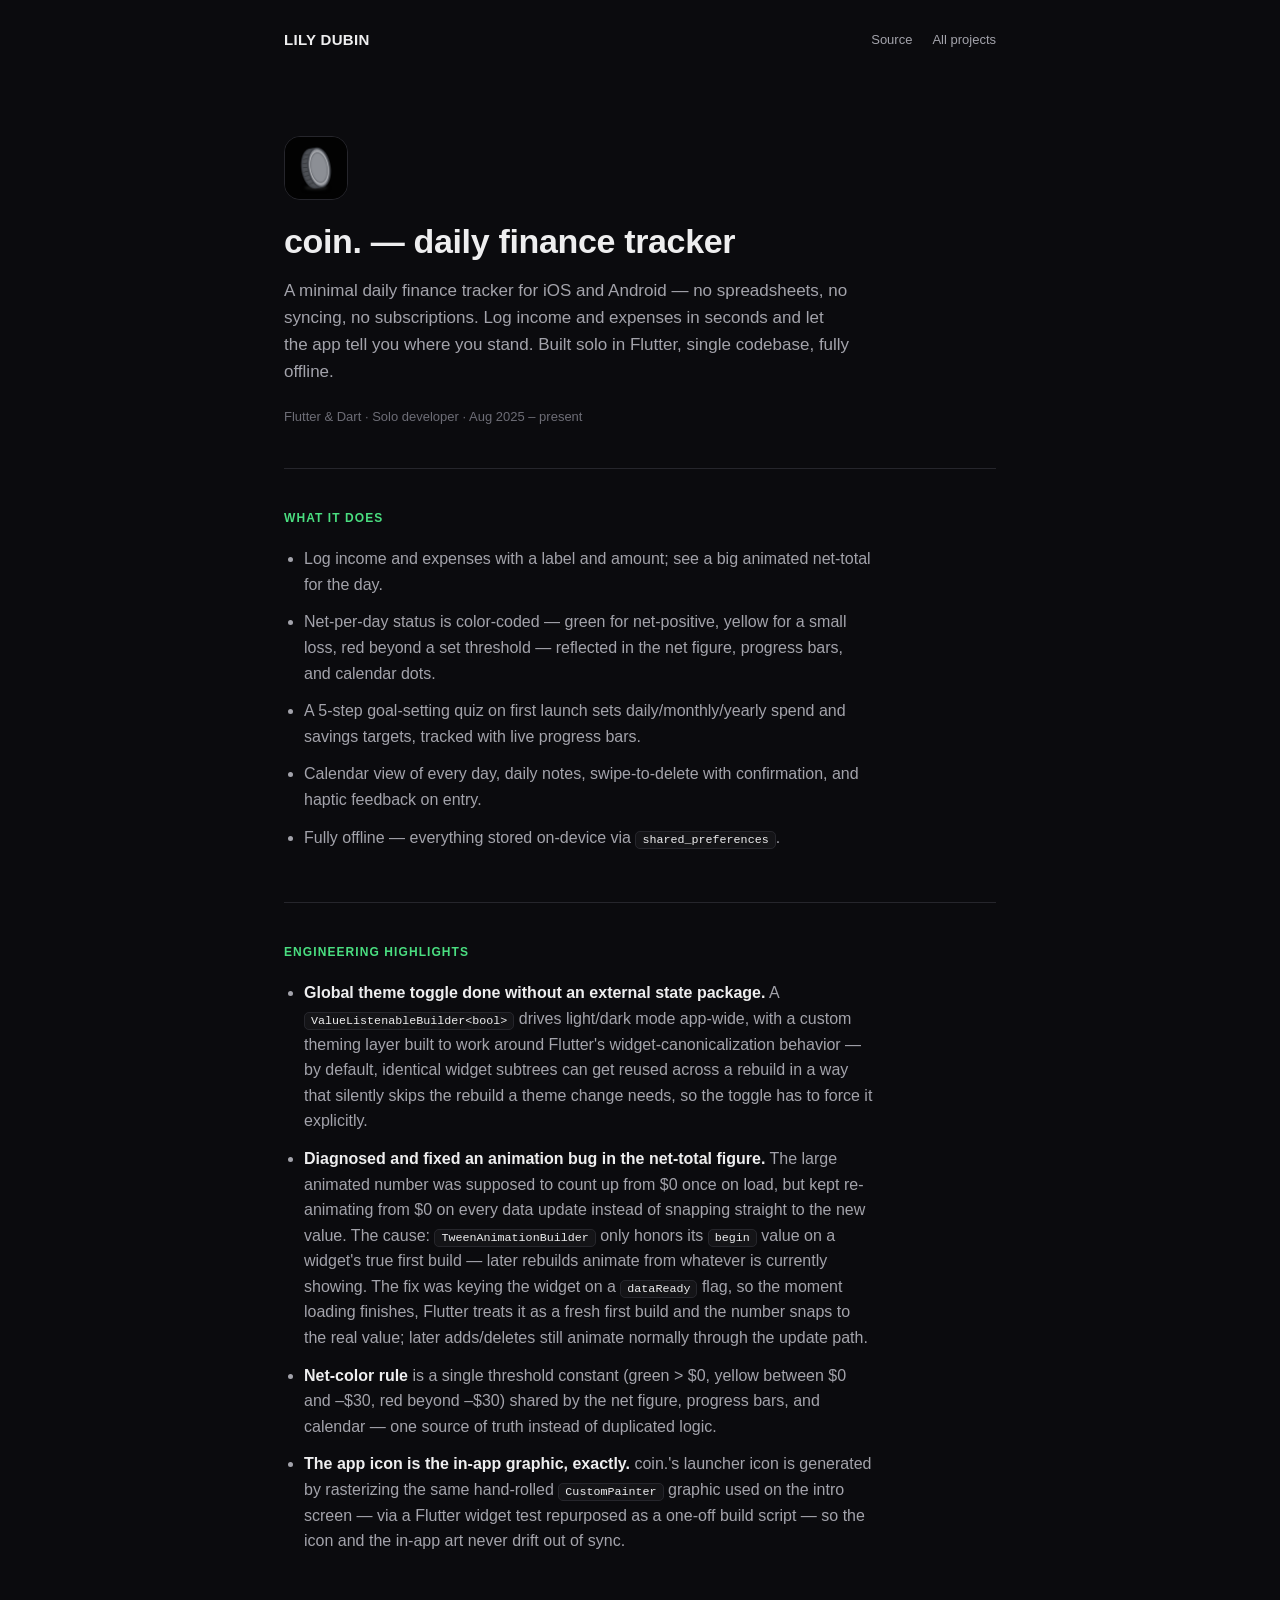
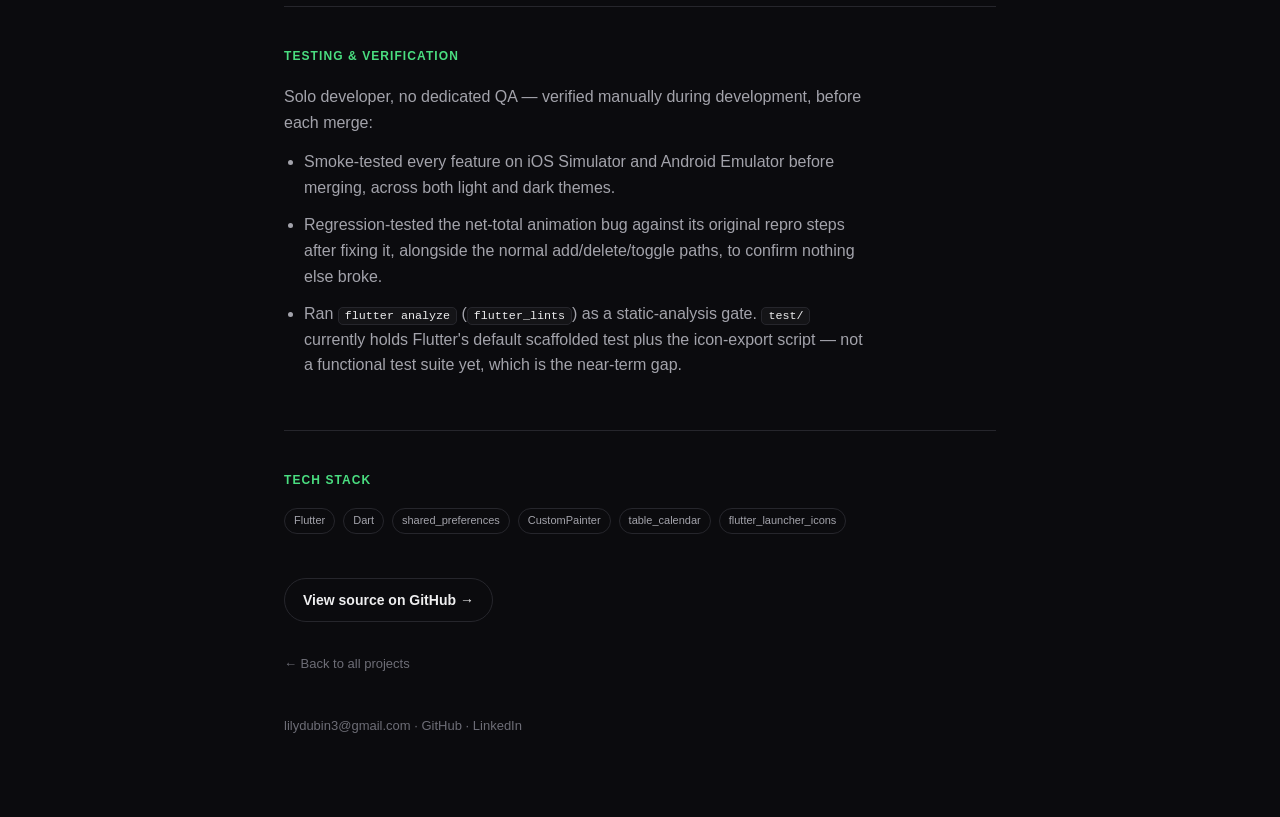
==== coin.html @ c4fa8cec "Initial portfolio site: nope., coin., glimpse. case studies" ====
<!doctype html>
<html lang="en">
<head>
<meta charset="utf-8">
<meta name="viewport" content="width=device-width, initial-scale=1">
<title>coin. — Lily Dubin</title>
<meta name="description" content="Case study: coin., a minimal daily finance tracker built solo in Flutter — offline data layer, theming, and a debugged animation bug.">
<link rel="icon" href="data:,">
<link rel="stylesheet" href="style.css">
<style>
  :root { --accent: #4ade80; }
</style>
</head>
<body>
<div class="wrap">

  <nav class="nav">
    <a class="home" href="index.html">LILY DUBIN</a>
    <div class="links">
      <a href="https://github.com/lildubz/coin." target="_blank" rel="noopener">Source</a>
      <a href="index.html">All projects</a>
    </div>
  </nav>

  <header class="hero">
    <div class="icon" style="width:64px;height:64px;border-radius:16px;overflow:hidden;border:1px solid var(--border);margin-bottom:20px;">
      <img src="assets/icons/coin-icon.png" alt="coin. app icon">
    </div>
    <h1>coin. — daily finance tracker</h1>
    <p class="lede">
      A minimal daily finance tracker for iOS and Android — no spreadsheets, no syncing, no
      subscriptions. Log income and expenses in seconds and let the app tell you where you stand.
      Built solo in Flutter, single codebase, fully offline.
    </p>
    <div class="contact">
      <span>Flutter &amp; Dart · Solo developer · Aug 2025 – present</span>
    </div>
  </header>

  <section class="block">
    <h2>What it does</h2>
    <ul>
      <li>Log income and expenses with a label and amount; see a big animated net-total for the day.</li>
      <li>Net-per-day status is color-coded — green for net-positive, yellow for a small loss, red beyond a set threshold — reflected in the net figure, progress bars, and calendar dots.</li>
      <li>A 5-step goal-setting quiz on first launch sets daily/monthly/yearly spend and savings targets, tracked with live progress bars.</li>
      <li>Calendar view of every day, daily notes, swipe-to-delete with confirmation, and haptic feedback on entry.</li>
      <li>Fully offline — everything stored on-device via <code>shared_preferences</code>.</li>
    </ul>
  </section>

  <section class="block">
    <h2>Engineering highlights</h2>
    <ul>
      <li><strong>Global theme toggle done without an external state package.</strong> A <code>ValueListenableBuilder&lt;bool&gt;</code> drives light/dark mode app-wide, with a custom theming layer built to work around Flutter's widget-canonicalization behavior — by default, identical widget subtrees can get reused across a rebuild in a way that silently skips the rebuild a theme change needs, so the toggle has to force it explicitly.</li>
      <li><strong>Diagnosed and fixed an animation bug in the net-total figure.</strong> The large animated number was supposed to count up from $0 once on load, but kept re-animating from $0 on every data update instead of snapping straight to the new value. The cause: <code>TweenAnimationBuilder</code> only honors its <code>begin</code> value on a widget's true first build — later rebuilds animate from whatever is currently showing. The fix was keying the widget on a <code>dataReady</code> flag, so the moment loading finishes, Flutter treats it as a fresh first build and the number snaps to the real value; later adds/deletes still animate normally through the update path.</li>
      <li><strong>Net-color rule</strong> is a single threshold constant (green &gt; $0, yellow between $0 and –$30, red beyond –$30) shared by the net figure, progress bars, and calendar — one source of truth instead of duplicated logic.</li>
      <li><strong>The app icon is the in-app graphic, exactly.</strong> coin.'s launcher icon is generated by rasterizing the same hand-rolled <code>CustomPainter</code> graphic used on the intro screen — via a Flutter widget test repurposed as a one-off build script — so the icon and the in-app art never drift out of sync.</li>
    </ul>
  </section>

  <section class="block">
    <h2>Testing &amp; verification</h2>
    <p>Solo developer, no dedicated QA — verified manually during development, before each merge:</p>
    <ul>
      <li>Smoke-tested every feature on iOS Simulator and Android Emulator before merging, across both light and dark themes.</li>
      <li>Regression-tested the net-total animation bug against its original repro steps after fixing it, alongside the normal add/delete/toggle paths, to confirm nothing else broke.</li>
      <li>Ran <code>flutter analyze</code> (<code>flutter_lints</code>) as a static-analysis gate. <code>test/</code> currently holds Flutter's default scaffolded test plus the icon-export script — not a functional test suite yet, which is the near-term gap.</li>
    </ul>
  </section>

  <section class="block">
    <h2>Tech stack</h2>
    <div class="stack">
      <span class="chip">Flutter</span>
      <span class="chip">Dart</span>
      <span class="chip">shared_preferences</span>
      <span class="chip">CustomPainter</span>
      <span class="chip">table_calendar</span>
      <span class="chip">flutter_launcher_icons</span>
    </div>
  </section>

  <a class="cta" href="https://github.com/lildubz/coin." target="_blank" rel="noopener">View source on GitHub →</a>
  <br>
  <a class="back" href="index.html">← Back to all projects</a>

  <footer>
    <a href="mailto:lilydubin3@gmail.com">lilydubin3@gmail.com</a> ·
    <a href="https://github.com/lildubz" target="_blank" rel="noopener">GitHub</a> ·
    <a href="https://linkedin.com/in/lily-dubin-a483b3317" target="_blank" rel="noopener">LinkedIn</a>
  </footer>

</div>
</body>
</html>
---- style.css ----
/* ------------------------------------------------------------------
   Lily Dubin — portfolio site
   Base theme (index + shared chrome). Each case-study page overrides
   the accent tokens to match that app's real in-app palette.
------------------------------------------------------------------- */

:root {
  --bg: #0b0b0e;
  --bg-raised: #141417;
  --text: #eeeeef;
  --text-dim: #a3a3ab;
  --text-faint: #6d6d76;
  --border: #26262c;
  --accent: #8f8bff;
  --accent-text: #0b0b0e;
  --green: #4ade80;
  --yellow: #facc15;
  --red: #f87171;
  --font-body: -apple-system, BlinkMacSystemFont, "Segoe UI", Helvetica, Arial, sans-serif;
  --font-serif: Georgia, "Times New Roman", serif;
  --maxw: 760px;
}

* { box-sizing: border-box; }

html { scroll-behavior: smooth; }

body {
  margin: 0;
  background: var(--bg);
  color: var(--text);
  font-family: var(--font-body);
  line-height: 1.6;
  -webkit-font-smoothing: antialiased;
}

img { max-width: 100%; display: block; }

a { color: inherit; }

.wrap {
  max-width: var(--maxw);
  margin: 0 auto;
  padding: 0 24px;
}

/* ---------- nav ---------- */
.nav {
  display: flex;
  align-items: center;
  justify-content: space-between;
  padding: 28px 0;
}
.nav a.home {
  font-weight: 700;
  letter-spacing: 0.02em;
  text-decoration: none;
  color: var(--text);
  font-size: 15px;
}
.nav .links { display: flex; gap: 20px; }
.nav .links a {
  text-decoration: none;
  color: var(--text-dim);
  font-size: 13px;
  transition: color 0.15s ease;
}
.nav .links a:hover { color: var(--text); }

/* ---------- hero ---------- */
.hero {
  padding: 56px 0 40px;
  border-bottom: 1px solid var(--border);
}
.hero h1 {
  font-size: 34px;
  line-height: 1.25;
  margin: 0 0 14px;
  letter-spacing: -0.01em;
}
.hero p.lede {
  font-size: 17px;
  color: var(--text-dim);
  max-width: 60ch;
  margin: 0 0 22px;
}
.hero .contact {
  display: flex;
  flex-wrap: wrap;
  gap: 14px;
  font-size: 13px;
  color: var(--text-faint);
}
.hero .contact a { text-decoration: none; color: var(--text-dim); }
.hero .contact a:hover { color: var(--accent); }

/* ---------- project cards (index) ---------- */
.projects {
  display: flex;
  flex-direction: column;
  gap: 14px;
  margin: 40px 0 64px;
}
.card {
  display: flex;
  gap: 18px;
  align-items: center;
  padding: 20px;
  border: 1px solid var(--border);
  border-radius: 14px;
  background: var(--bg-raised);
  text-decoration: none;
  color: var(--text);
  transition: border-color 0.15s ease, transform 0.15s ease;
}
.card:hover { border-color: var(--card-accent, var(--accent)); transform: translateY(-1px); }
.card .icon {
  width: 56px;
  height: 56px;
  border-radius: 14px;
  overflow: hidden;
  flex: none;
  background: var(--bg);
  border: 1px solid var(--border);
}
.card .icon img { width: 100%; height: 100%; object-fit: cover; }
.card .body { flex: 1; min-width: 0; }
.card .body .name {
  font-weight: 700;
  font-size: 17px;
  margin-bottom: 3px;
}
.card .body .tagline {
  font-size: 13px;
  color: var(--text-dim);
  margin-bottom: 8px;
}
.card .chips { display: flex; flex-wrap: wrap; gap: 6px; }
.chip {
  font-size: 11px;
  padding: 3px 9px;
  border-radius: 999px;
  border: 1px solid var(--border);
  color: var(--text-faint);
  white-space: nowrap;
}
.card .arrow { color: var(--text-faint); font-size: 18px; flex: none; }
.card:hover .arrow { color: var(--card-accent, var(--accent)); }

/* ---------- sections (case-study pages) ---------- */
section.block { padding: 40px 0; border-bottom: 1px solid var(--border); }
section.block:last-of-type { border-bottom: none; }
section.block h2 {
  font-size: 12px;
  text-transform: uppercase;
  letter-spacing: 0.09em;
  color: var(--accent);
  margin: 0 0 18px;
}
section.block p { color: var(--text-dim); margin: 0 0 14px; max-width: 66ch; }
section.block ul { margin: 0; padding: 0 0 0 20px; color: var(--text-dim); }
section.block li { margin-bottom: 12px; max-width: 64ch; }
section.block li strong { color: var(--text); font-weight: 600; }
section.block li code, p code {
  background: var(--bg-raised);
  border: 1px solid var(--border);
  border-radius: 5px;
  padding: 1px 6px;
  font-size: 0.9em;
  color: var(--text);
}

.stack { display: flex; flex-wrap: wrap; gap: 8px; }
.stack .chip { color: var(--text-dim); }

.cta {
  display: inline-flex;
  align-items: center;
  gap: 8px;
  margin-top: 4px;
  padding: 10px 18px;
  border-radius: 999px;
  border: 1px solid var(--border);
  text-decoration: none;
  color: var(--text);
  font-size: 14px;
  font-weight: 600;
  transition: border-color 0.15s ease, color 0.15s ease;
}
.cta:hover { border-color: var(--accent); color: var(--accent); }

footer {
  padding: 40px 0 80px;
  color: var(--text-faint);
  font-size: 13px;
}
footer a { color: var(--text-faint); text-decoration: none; }
footer a:hover { color: var(--accent); }

.back {
  display: inline-block;
  margin: 32px 0 0;
  font-size: 13px;
  color: var(--text-faint);
  text-decoration: none;
}
.back:hover { color: var(--accent); }

@media (max-width: 560px) {
  .hero h1 { font-size: 27px; }
  .card { flex-wrap: wrap; }
}
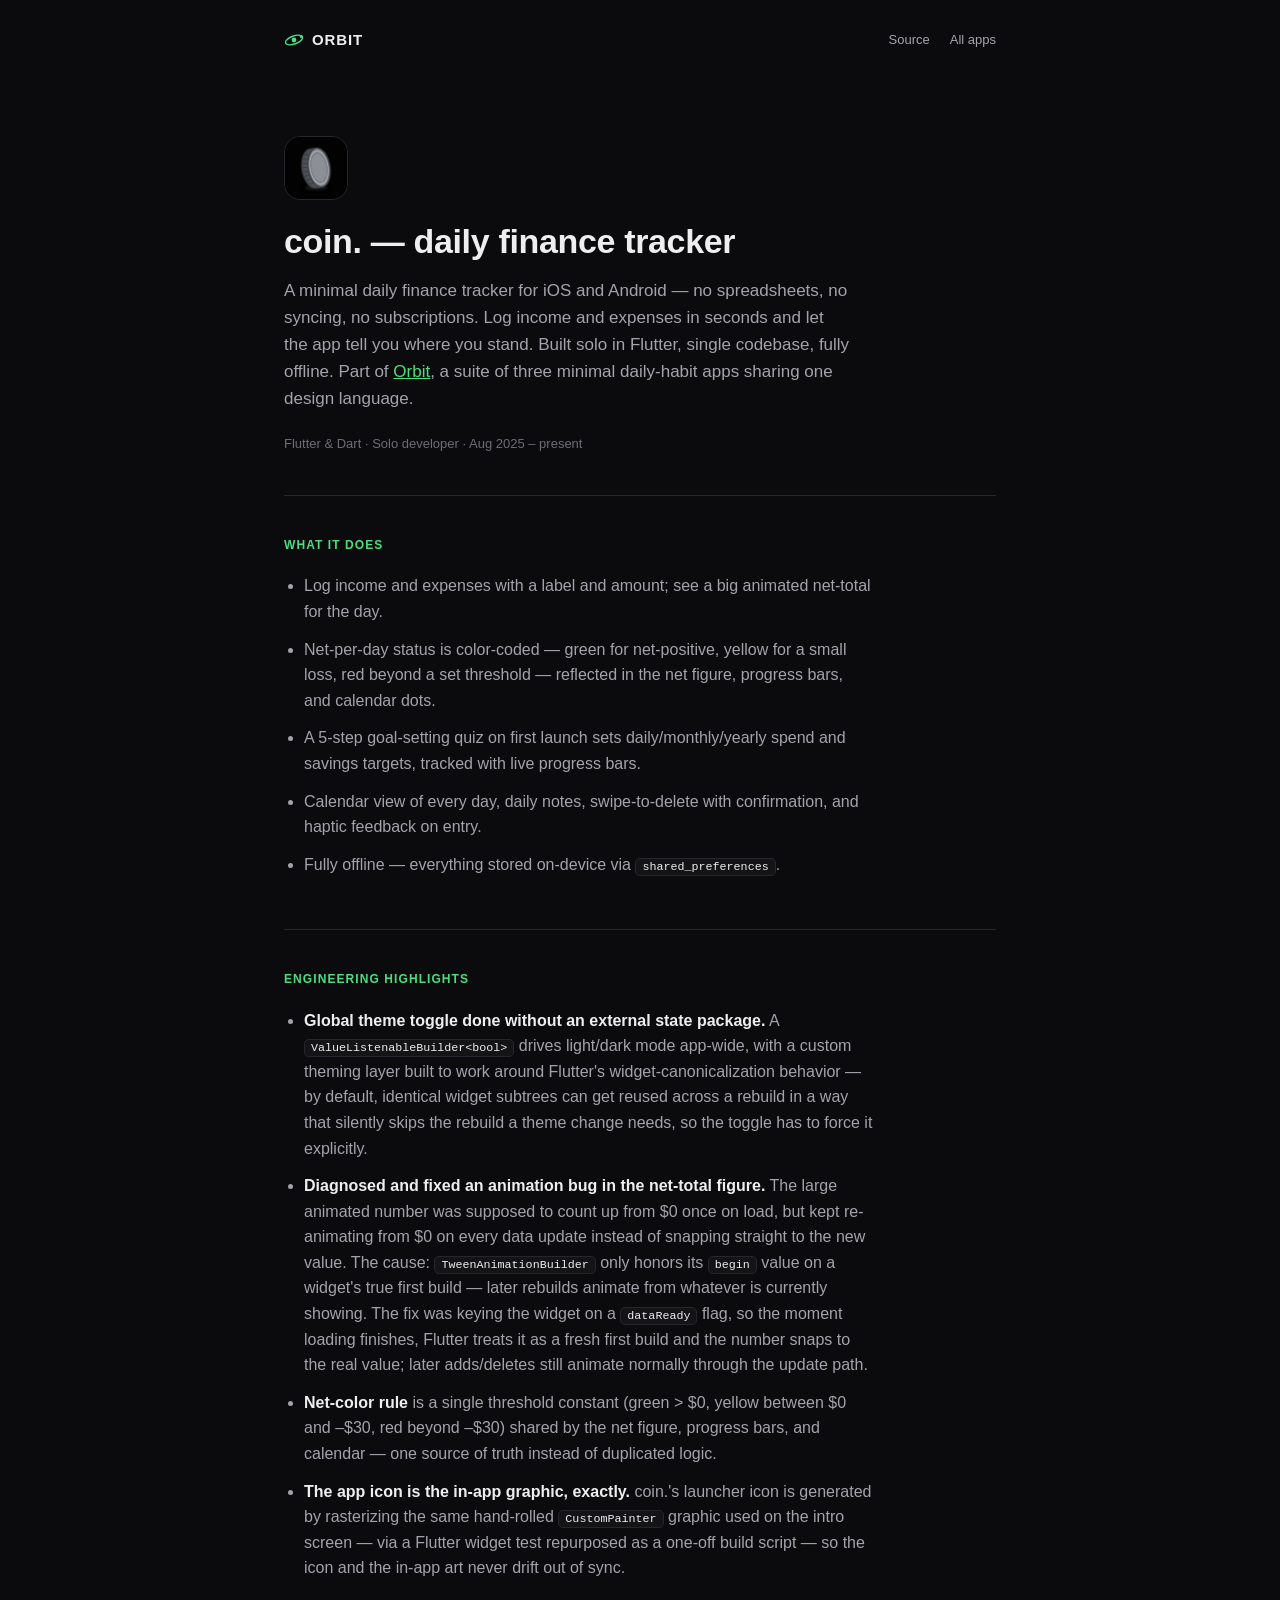
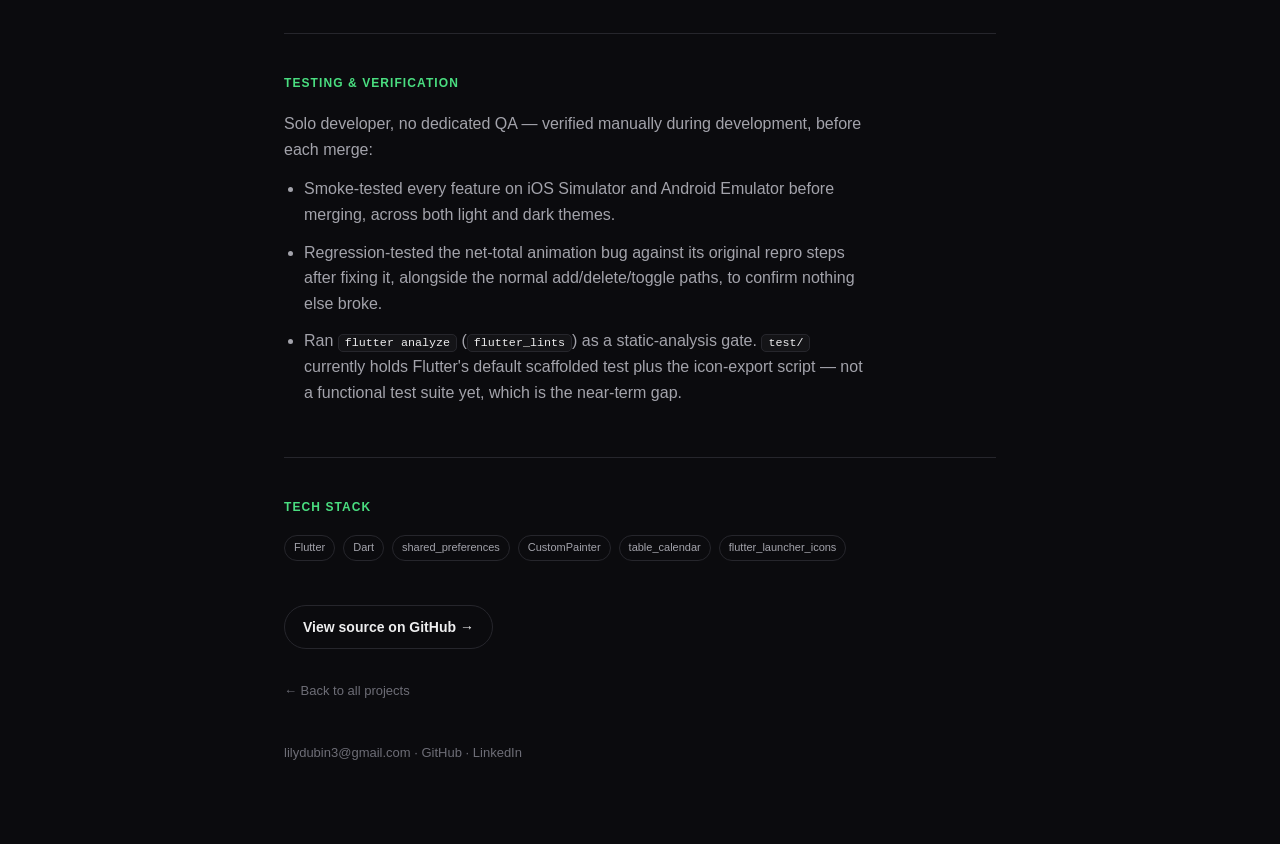
==== commit 5b393a6d: "Rebrand as Orbit: company/studio framing with About section, orbit mark logo, and product-suite copy" ====
--- a/coin.html
+++ b/coin.html
@@ -3,8 +3,8 @@
 <head>
 <meta charset="utf-8">
 <meta name="viewport" content="width=device-width, initial-scale=1">
-<title>coin. — Lily Dubin</title>
-<meta name="description" content="Case study: coin., a minimal daily finance tracker built solo in Flutter — offline data layer, theming, and a debugged animation bug.">
+<title>coin. — an Orbit app</title>
+<meta name="description" content="coin., an Orbit app: a minimal daily finance tracker built solo in Flutter — offline data layer, theming, and a debugged animation bug.">
 <link rel="icon" href="data:,">
 <link rel="stylesheet" href="style.css">
 <style>
@@ -15,10 +15,17 @@
 <div class="wrap">
 
   <nav class="nav">
-    <a class="home" href="index.html">LILY DUBIN</a>
+    <a class="home brand" href="index.html">
+      <svg class="mark" width="20" height="20" viewBox="0 0 20 20" fill="none" xmlns="http://www.w3.org/2000/svg" aria-hidden="true">
+        <ellipse cx="10" cy="10" rx="9" ry="4" stroke="currentColor" stroke-width="1.4" transform="rotate(-20 10 10)"/>
+        <circle cx="10" cy="10" r="2.4" fill="currentColor"/>
+        <circle cx="17.3" cy="6.4" r="1.5" fill="currentColor"/>
+      </svg>
+      ORBIT
+    </a>
     <div class="links">
       <a href="https://github.com/lildubz/coin." target="_blank" rel="noopener">Source</a>
-      <a href="index.html">All projects</a>
+      <a href="index.html#apps">All apps</a>
     </div>
   </nav>
 
@@ -30,7 +37,9 @@
     <p class="lede">
       A minimal daily finance tracker for iOS and Android — no spreadsheets, no syncing, no
       subscriptions. Log income and expenses in seconds and let the app tell you where you stand.
-      Built solo in Flutter, single codebase, fully offline.
+      Built solo in Flutter, single codebase, fully offline. Part of
+      <a href="index.html" style="color:var(--accent);">Orbit</a>, a suite of three minimal
+      daily-habit apps sharing one design language.
     </p>
     <div class="contact">
       <span>Flutter &amp; Dart · Solo developer · Aug 2025 – present</span>
--- a/style.css
+++ b/style.css
@@ -53,10 +53,19 @@
 }
 .nav a.home {
   font-weight: 700;
-  letter-spacing: 0.02em;
+  letter-spacing: 0.06em;
   text-decoration: none;
   color: var(--text);
   font-size: 15px;
+}
+.nav a.brand {
+  display: flex;
+  align-items: center;
+  gap: 8px;
+}
+.nav a.brand .mark {
+  color: var(--accent);
+  flex: none;
 }
 .nav .links { display: flex; gap: 20px; }
 .nav .links a {
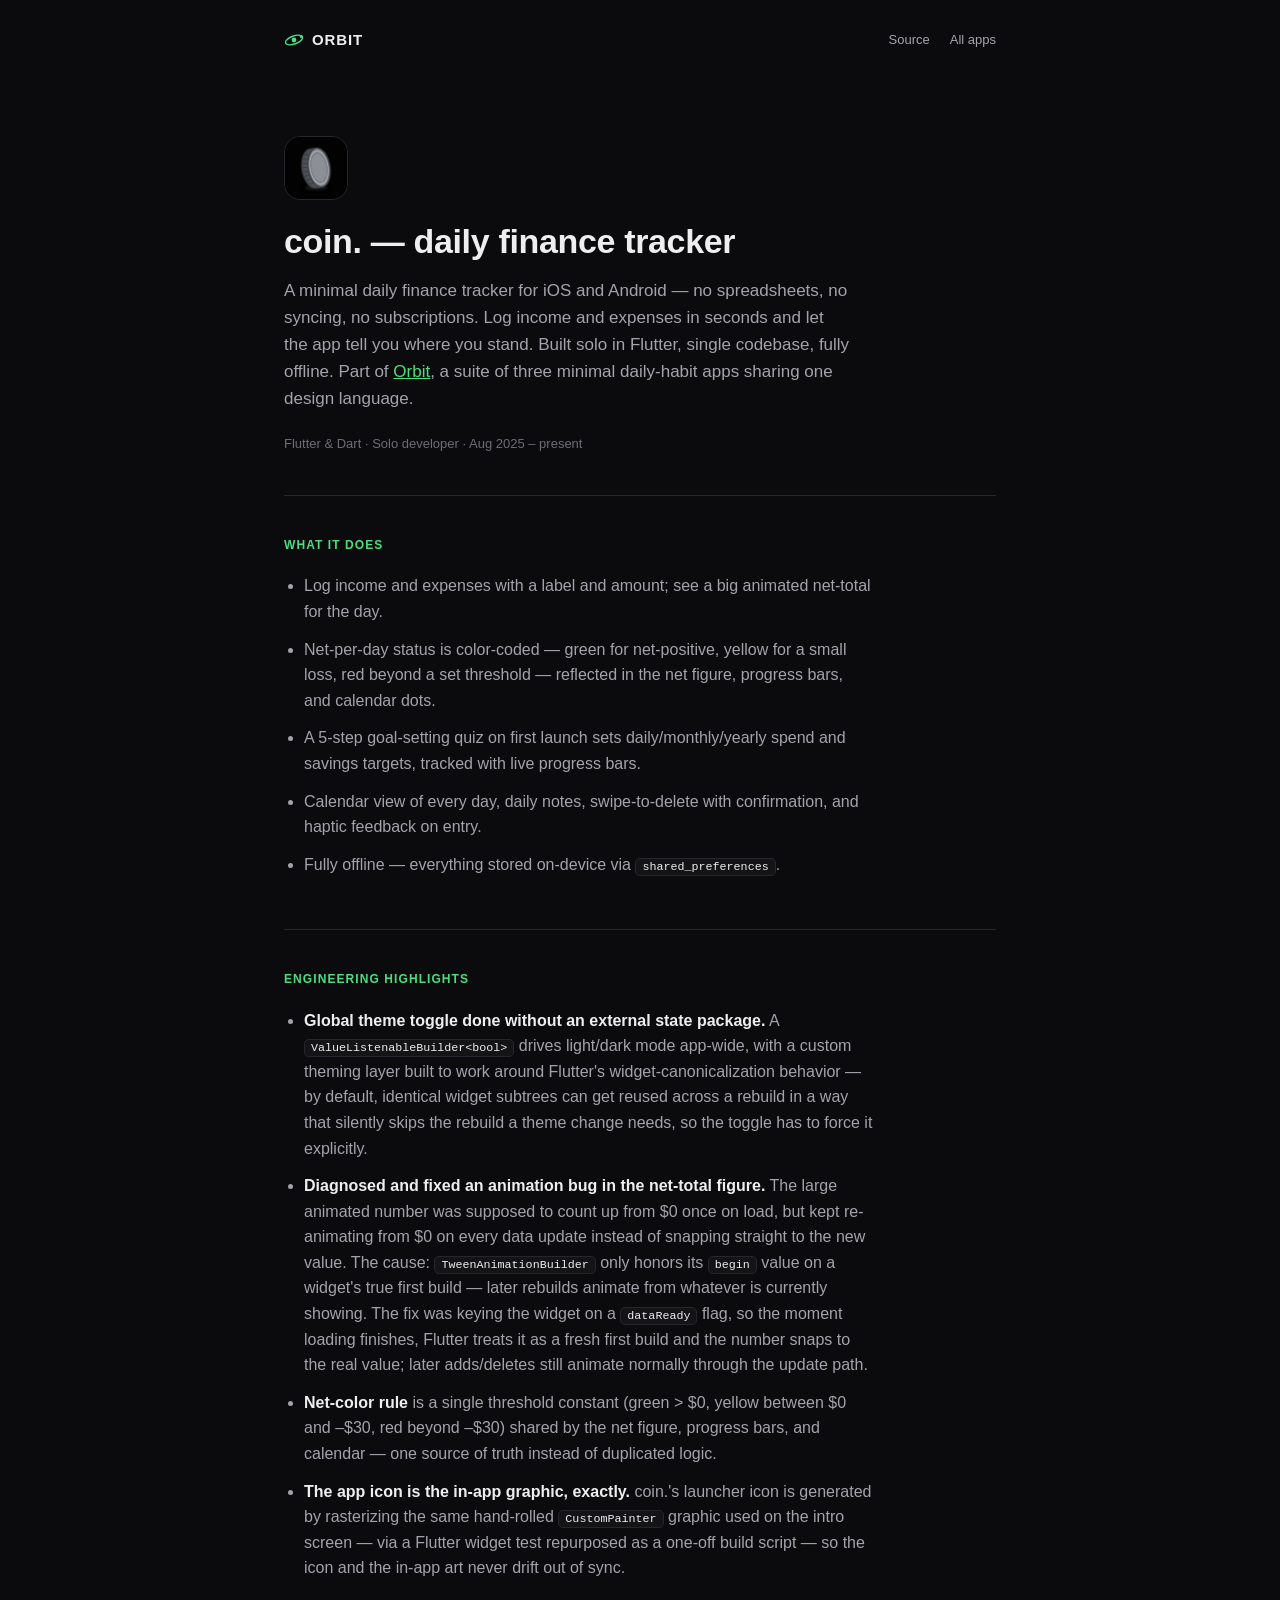
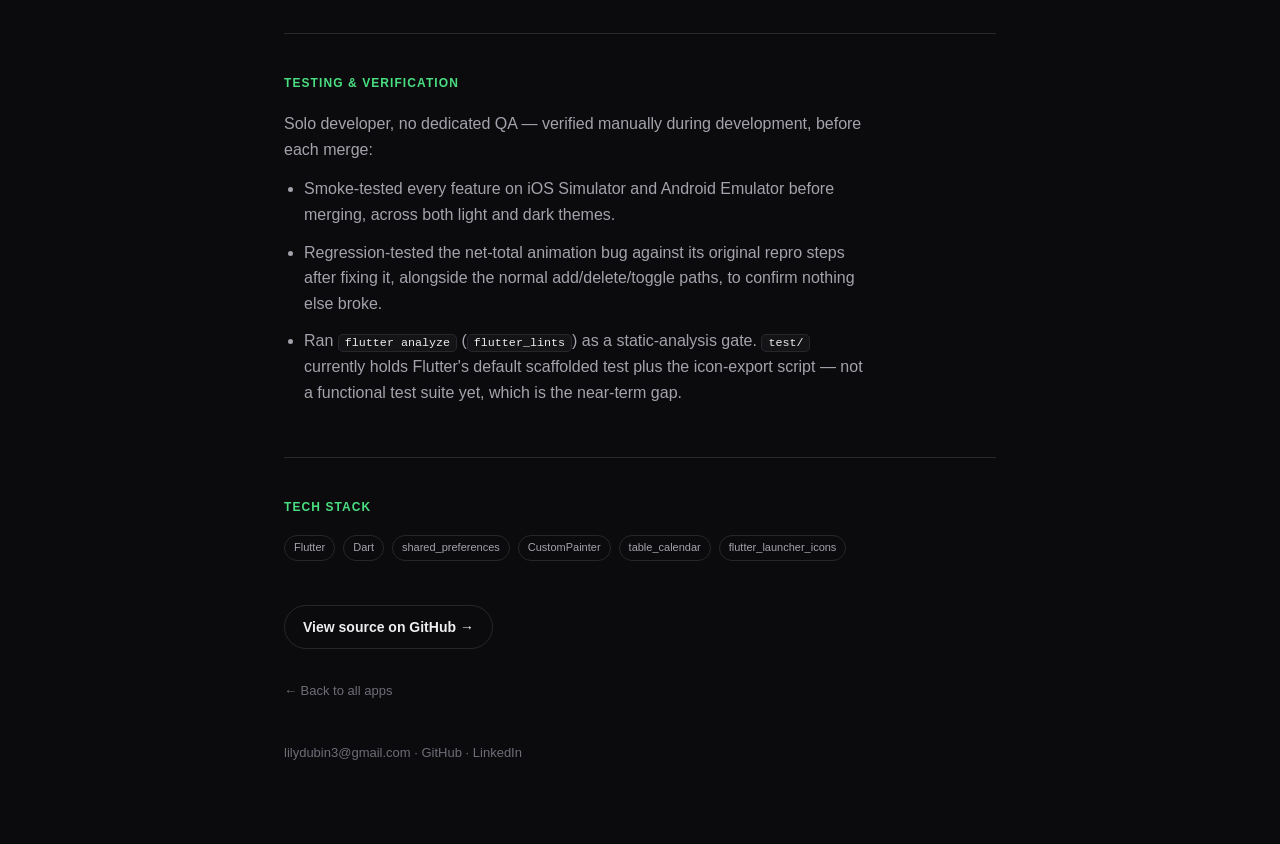
==== commit 0e163578: "Fix back-link wording to match Orbit nav (all apps, not all projects)" ====
--- a/coin.html
+++ b/coin.html
@@ -91,7 +91,7 @@
 
   <a class="cta" href="https://github.com/lildubz/coin." target="_blank" rel="noopener">View source on GitHub →</a>
   <br>
-  <a class="back" href="index.html">← Back to all projects</a>
+  <a class="back" href="index.html#apps">← Back to all apps</a>
 
   <footer>
     <a href="mailto:lilydubin3@gmail.com">lilydubin3@gmail.com</a> ·
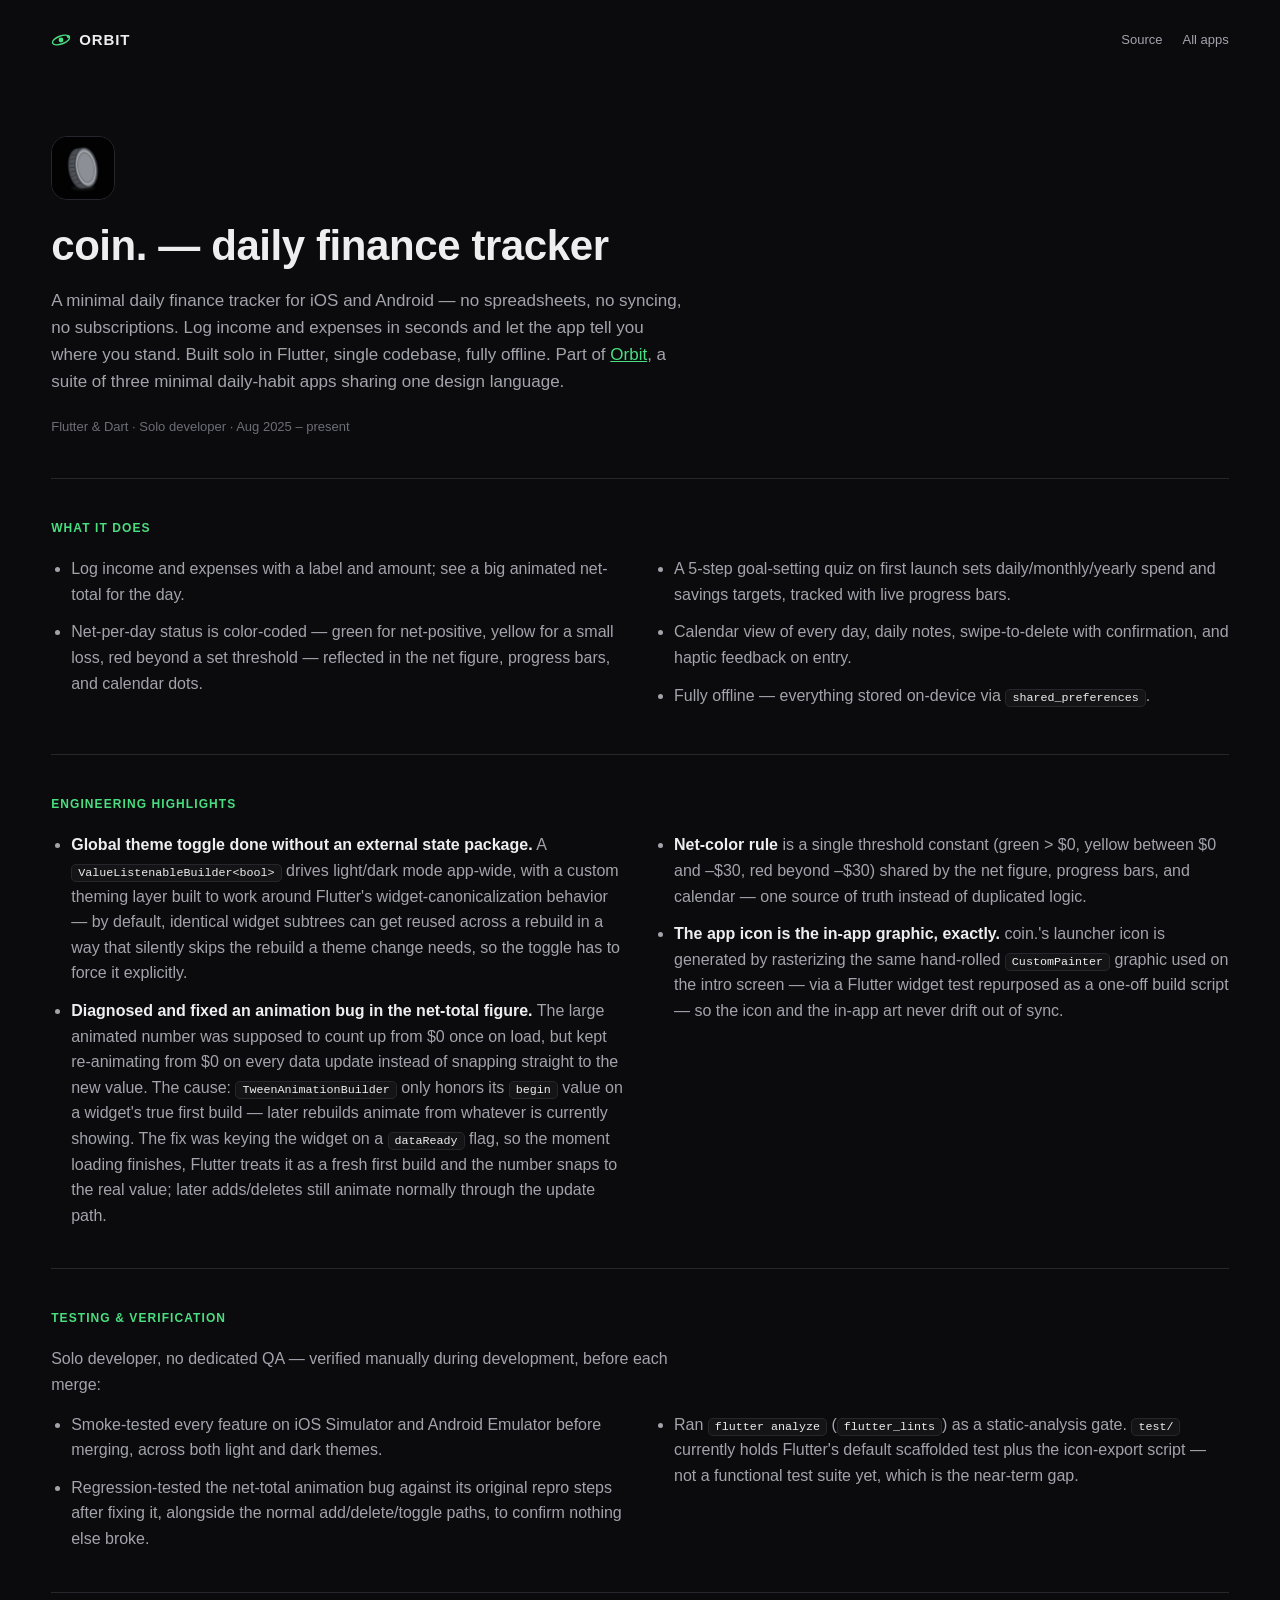
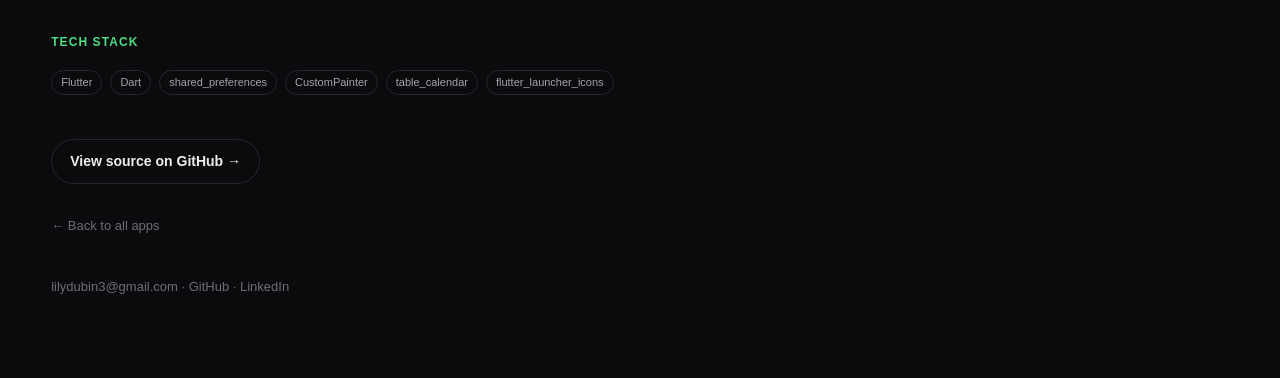
==== commit d1458546: "Fill the wider layout: bullet lists flow into two columns, About section splits into two paragraphs " ====
--- a/coin.html
+++ b/coin.html
@@ -48,7 +48,7 @@
 
   <section class="block">
     <h2>What it does</h2>
-    <ul>
+    <ul class="two-col">
       <li>Log income and expenses with a label and amount; see a big animated net-total for the day.</li>
       <li>Net-per-day status is color-coded — green for net-positive, yellow for a small loss, red beyond a set threshold — reflected in the net figure, progress bars, and calendar dots.</li>
       <li>A 5-step goal-setting quiz on first launch sets daily/monthly/yearly spend and savings targets, tracked with live progress bars.</li>
@@ -59,7 +59,7 @@
 
   <section class="block">
     <h2>Engineering highlights</h2>
-    <ul>
+    <ul class="two-col">
       <li><strong>Global theme toggle done without an external state package.</strong> A <code>ValueListenableBuilder&lt;bool&gt;</code> drives light/dark mode app-wide, with a custom theming layer built to work around Flutter's widget-canonicalization behavior — by default, identical widget subtrees can get reused across a rebuild in a way that silently skips the rebuild a theme change needs, so the toggle has to force it explicitly.</li>
       <li><strong>Diagnosed and fixed an animation bug in the net-total figure.</strong> The large animated number was supposed to count up from $0 once on load, but kept re-animating from $0 on every data update instead of snapping straight to the new value. The cause: <code>TweenAnimationBuilder</code> only honors its <code>begin</code> value on a widget's true first build — later rebuilds animate from whatever is currently showing. The fix was keying the widget on a <code>dataReady</code> flag, so the moment loading finishes, Flutter treats it as a fresh first build and the number snaps to the real value; later adds/deletes still animate normally through the update path.</li>
       <li><strong>Net-color rule</strong> is a single threshold constant (green &gt; $0, yellow between $0 and –$30, red beyond –$30) shared by the net figure, progress bars, and calendar — one source of truth instead of duplicated logic.</li>
@@ -70,7 +70,7 @@
   <section class="block">
     <h2>Testing &amp; verification</h2>
     <p>Solo developer, no dedicated QA — verified manually during development, before each merge:</p>
-    <ul>
+    <ul class="two-col">
       <li>Smoke-tested every feature on iOS Simulator and Android Emulator before merging, across both light and dark themes.</li>
       <li>Regression-tested the net-total animation bug against its original repro steps after fixing it, alongside the normal add/delete/toggle paths, to confirm nothing else broke.</li>
       <li>Ran <code>flutter analyze</code> (<code>flutter_lints</code>) as a static-analysis gate. <code>test/</code> currently holds Flutter's default scaffolded test plus the icon-export script — not a functional test suite yet, which is the near-term gap.</li>
--- a/style.css
+++ b/style.css
@@ -18,7 +18,7 @@
   --red: #f87171;
   --font-body: -apple-system, BlinkMacSystemFont, "Segoe UI", Helvetica, Arial, sans-serif;
   --font-serif: Georgia, "Times New Roman", serif;
-  --maxw: 760px;
+  --maxw: 1800px;
 }
 
 * { box-sizing: border-box; }
@@ -41,7 +41,7 @@
 .wrap {
   max-width: var(--maxw);
   margin: 0 auto;
-  padding: 0 24px;
+  padding: 0 clamp(20px, 4vw, 64px);
 }
 
 /* ---------- nav ---------- */
@@ -90,7 +90,7 @@
 .hero p.lede {
   font-size: 17px;
   color: var(--text-dim);
-  max-width: 60ch;
+  max-width: 68ch;
   margin: 0 0 22px;
 }
 .hero .contact {
@@ -105,16 +105,29 @@
 
 /* ---------- project cards (index) ---------- */
 .projects {
+  display: grid;
+  grid-template-columns: 1fr;
+  gap: 16px;
+  margin: 40px 0 64px;
+}
+@media (min-width: 640px) {
+  .projects { grid-template-columns: repeat(2, 1fr); }
+  /* with exactly 3 cards, let the odd one out span the full row instead
+     of sitting alone next to empty space */
+  .projects .card:last-child:nth-child(odd) { grid-column: 1 / -1; }
+}
+@media (min-width: 1000px) {
+  .projects { grid-template-columns: repeat(3, 1fr); }
+  .projects .card:last-child:nth-child(odd) { grid-column: auto; }
+}
+.card {
+  position: relative;
   display: flex;
   flex-direction: column;
+  align-items: flex-start;
   gap: 14px;
-  margin: 40px 0 64px;
-}
-.card {
-  display: flex;
-  gap: 18px;
-  align-items: center;
-  padding: 20px;
+  padding: 22px;
+  padding-right: 46px;
   border: 1px solid var(--border);
   border-radius: 14px;
   background: var(--bg-raised);
@@ -133,7 +146,7 @@
   border: 1px solid var(--border);
 }
 .card .icon img { width: 100%; height: 100%; object-fit: cover; }
-.card .body { flex: 1; min-width: 0; }
+.card .body { flex: 1; min-width: 0; width: 100%; }
 .card .body .name {
   font-weight: 700;
   font-size: 17px;
@@ -153,7 +166,13 @@
   color: var(--text-faint);
   white-space: nowrap;
 }
-.card .arrow { color: var(--text-faint); font-size: 18px; flex: none; }
+.card .arrow {
+  position: absolute;
+  top: 22px;
+  right: 22px;
+  color: var(--text-faint);
+  font-size: 18px;
+}
 .card:hover .arrow { color: var(--card-accent, var(--accent)); }
 
 /* ---------- sections (case-study pages) ---------- */
@@ -166,10 +185,36 @@
   color: var(--accent);
   margin: 0 0 18px;
 }
-section.block p { color: var(--text-dim); margin: 0 0 14px; max-width: 66ch; }
+section.block p { color: var(--text-dim); margin: 0 0 14px; max-width: 72ch; }
 section.block ul { margin: 0; padding: 0 0 0 20px; color: var(--text-dim); }
-section.block li { margin-bottom: 12px; max-width: 64ch; }
+section.block li { margin-bottom: 12px; max-width: 70ch; }
 section.block li strong { color: var(--text); font-weight: 600; }
+
+/* On wide screens let bullet lists flow into two columns instead of
+   leaving the right half of a now-wide page empty next to short text. */
+@media (min-width: 860px) {
+  section.block ul.two-col {
+    column-count: 2;
+    column-gap: 48px;
+  }
+  section.block ul.two-col li {
+    max-width: none;
+    break-inside: avoid;
+  }
+}
+
+/* Two-paragraph "About" layout on the homepage: side by side on wide
+   screens instead of one narrow column with empty space beside it. */
+.about-grid {
+  display: grid;
+  grid-template-columns: 1fr;
+  gap: 24px;
+  align-items: start;
+}
+@media (min-width: 860px) {
+  .about-grid { grid-template-columns: 1fr 1fr; }
+  .about-grid p { max-width: none; }
+}
 section.block li code, p code {
   background: var(--bg-raised);
   border: 1px solid var(--border);
@@ -215,7 +260,10 @@
 }
 .back:hover { color: var(--accent); }
 
+@media (min-width: 900px) {
+  .hero h1 { font-size: 42px; }
+}
+
 @media (max-width: 560px) {
   .hero h1 { font-size: 27px; }
-  .card { flex-wrap: wrap; }
-}
+}
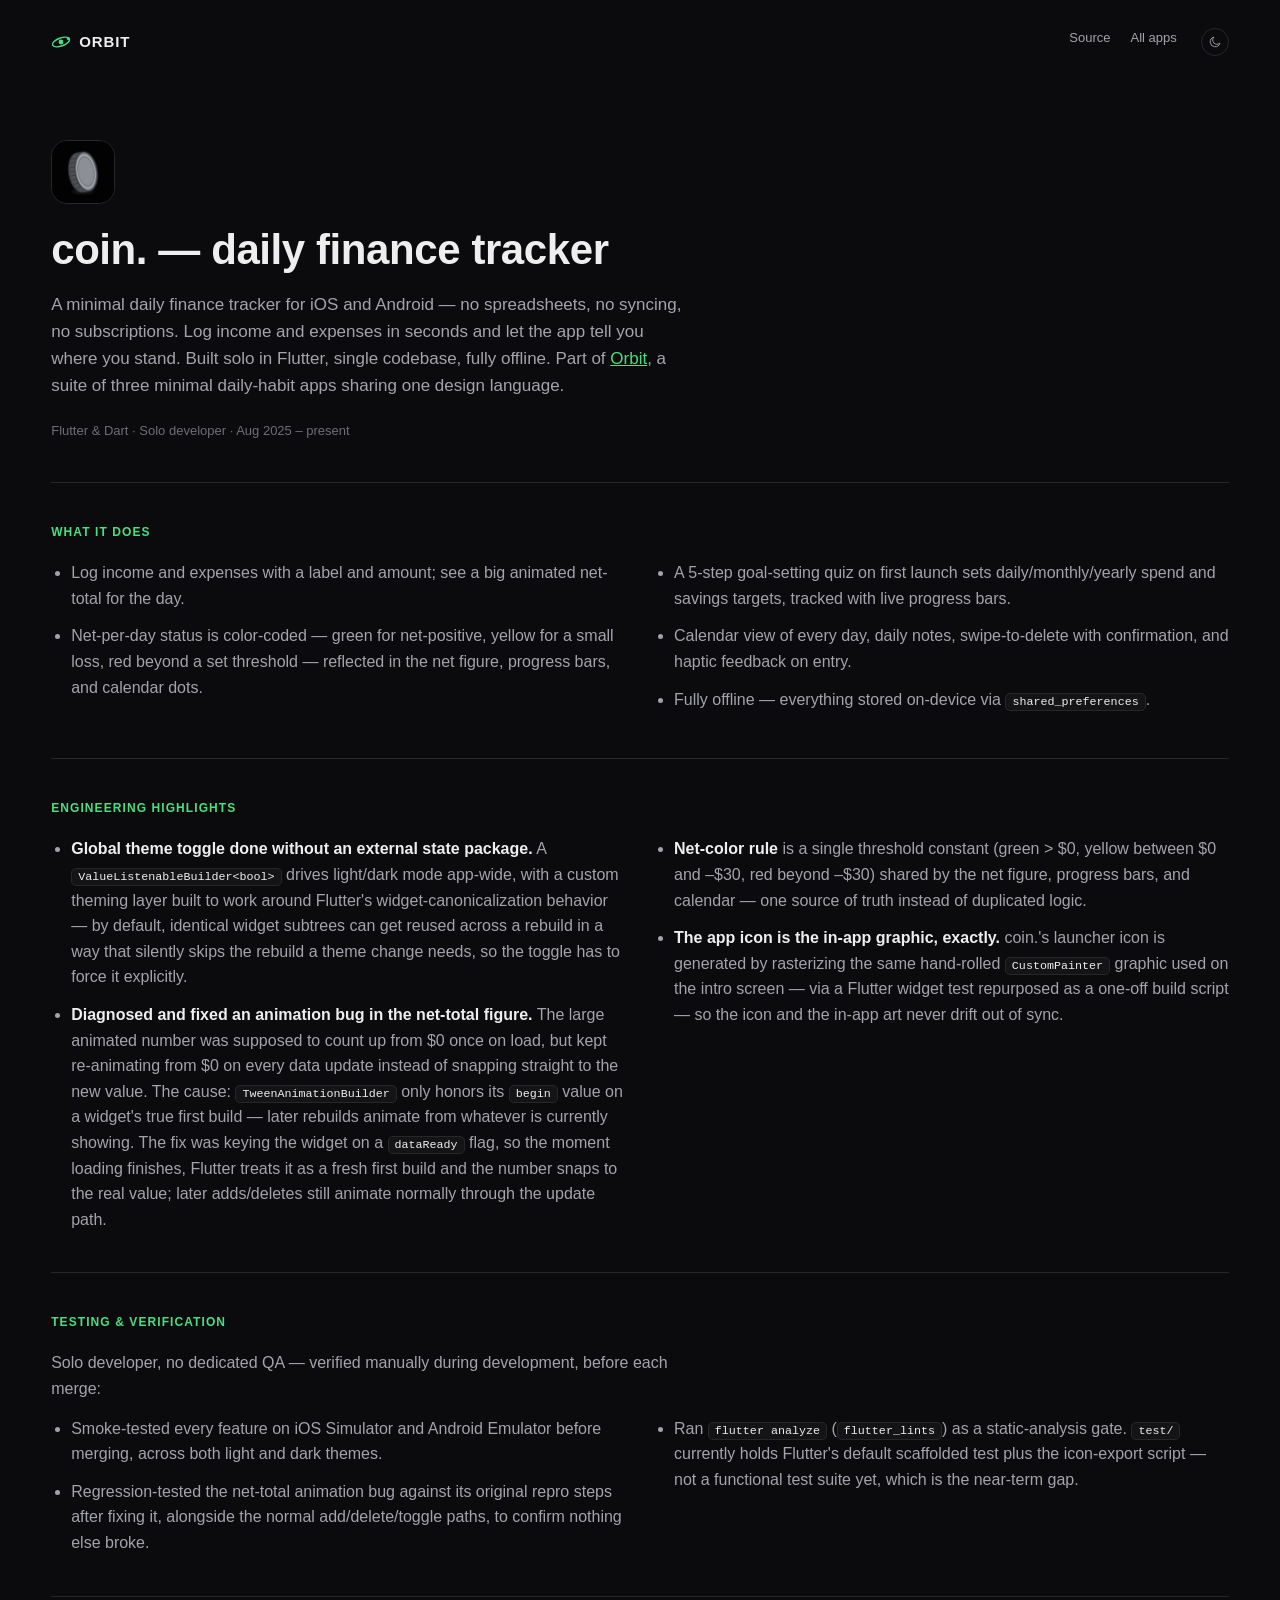
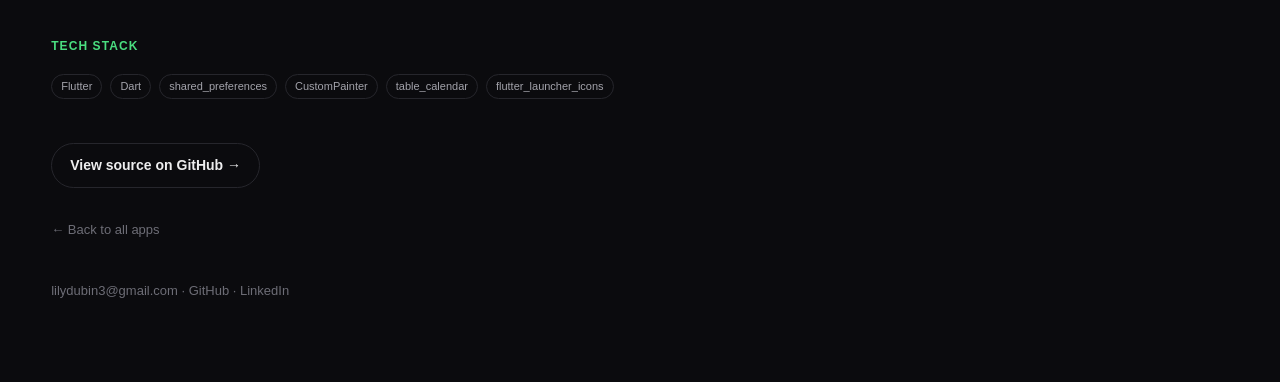
==== commit cffb6176: "Add a light/dark theme toggle in the nav, matching the apps' own light and dark modes" ====
--- a/coin.html
+++ b/coin.html
@@ -7,6 +7,7 @@
 <meta name="description" content="coin., an Orbit app: a minimal daily finance tracker built solo in Flutter — offline data layer, theming, and a debugged animation bug.">
 <link rel="icon" href="data:,">
 <link rel="stylesheet" href="style.css">
+<script>(function(){var t=localStorage.getItem('orbit-theme');if(t==='light')document.documentElement.setAttribute('data-theme','light');})();</script>
 <style>
   :root { --accent: #4ade80; }
 </style>
@@ -26,6 +27,15 @@
     <div class="links">
       <a href="https://github.com/lildubz/coin." target="_blank" rel="noopener">Source</a>
       <a href="index.html#apps">All apps</a>
+      <button class="theme-toggle" id="themeToggle" type="button" aria-label="Toggle light and dark theme">
+        <svg class="icon-moon" viewBox="0 0 20 20" fill="none" xmlns="http://www.w3.org/2000/svg" aria-hidden="true">
+          <path d="M17 11.5A7 7 0 1 1 8.5 3a5.5 5.5 0 0 0 8.5 8.5Z" stroke="currentColor" stroke-width="1.3" stroke-linejoin="round"/>
+        </svg>
+        <svg class="icon-sun" viewBox="0 0 20 20" fill="none" xmlns="http://www.w3.org/2000/svg" aria-hidden="true">
+          <circle cx="10" cy="10" r="3.6" stroke="currentColor" stroke-width="1.3"/>
+          <path d="M10 1.8v2M10 16.2v2M2 10h2M16 10h2M4.6 4.6l1.4 1.4M14 14l1.4 1.4M4.6 15.4L6 14M14 6l1.4-1.4" stroke="currentColor" stroke-width="1.3" stroke-linecap="round"/>
+        </svg>
+      </button>
     </div>
   </nav>
 
@@ -100,5 +110,6 @@
   </footer>
 
 </div>
+<script src="theme.js"></script>
 </body>
 </html>
--- a/style.css
+++ b/style.css
@@ -21,7 +21,22 @@
   --maxw: 1800px;
 }
 
+/* Light mode — toggled via data-theme="light" on <html>, matching the
+   light/dark themes each app already ships. */
+:root[data-theme="light"] {
+  --bg: #f7f7f5;
+  --bg-raised: #ffffff;
+  --text: #16161a;
+  --text-dim: #55555f;
+  --text-faint: #8f8f97;
+  --border: #e1e1e6;
+}
+
 * { box-sizing: border-box; }
+
+*, *::before, *::after {
+  transition: background-color 0.2s ease, border-color 0.2s ease, color 0.2s ease;
+}
 
 html { scroll-behavior: smooth; }
 
@@ -75,6 +90,26 @@
   transition: color 0.15s ease;
 }
 .nav .links a:hover { color: var(--text); }
+
+.theme-toggle {
+  display: inline-flex;
+  align-items: center;
+  justify-content: center;
+  width: 28px;
+  height: 28px;
+  padding: 0;
+  margin-left: 4px;
+  border-radius: 999px;
+  border: 1px solid var(--border);
+  background: none;
+  color: var(--text-dim);
+  cursor: pointer;
+}
+.theme-toggle:hover { color: var(--accent); border-color: var(--accent); }
+.theme-toggle svg { width: 14px; height: 14px; display: block; }
+.theme-toggle .icon-sun { display: none; }
+:root[data-theme="light"] .theme-toggle .icon-sun { display: block; }
+:root[data-theme="light"] .theme-toggle .icon-moon { display: none; }
 
 /* ---------- hero ---------- */
 .hero {
@@ -102,6 +137,39 @@
 }
 .hero .contact a { text-decoration: none; color: var(--text-dim); }
 .hero .contact a:hover { color: var(--accent); }
+
+/* ---------- homepage hero: big centered ORBIT wordmark ---------- */
+.hero-home { text-align: center; padding-top: 72px; }
+.hero-home .hero-brand {
+  display: flex;
+  align-items: center;
+  justify-content: center;
+  gap: 0.14em;
+  font-size: clamp(52px, 9vw, 108px);
+  font-weight: 800;
+  letter-spacing: -0.02em;
+  margin: 0 0 4px;
+}
+.hero-home .hero-brand .mark {
+  width: 0.8em;
+  height: 0.8em;
+  color: var(--accent);
+  flex: none;
+}
+.hero-home .hero-brand .mark svg { width: 100%; height: 100%; display: block; }
+.hero.hero-home h1 {
+  font-size: clamp(18px, 2.2vw, 24px);
+  font-weight: 600;
+  color: var(--text-dim);
+  letter-spacing: normal;
+  margin: 0 0 32px;
+}
+.hero.hero-home .lede {
+  text-align: center;
+  max-width: 640px;
+  margin: 0 auto 22px;
+}
+.hero.hero-home .contact { justify-content: center; }
 
 /* ---------- project cards (index) ---------- */
 .projects {
